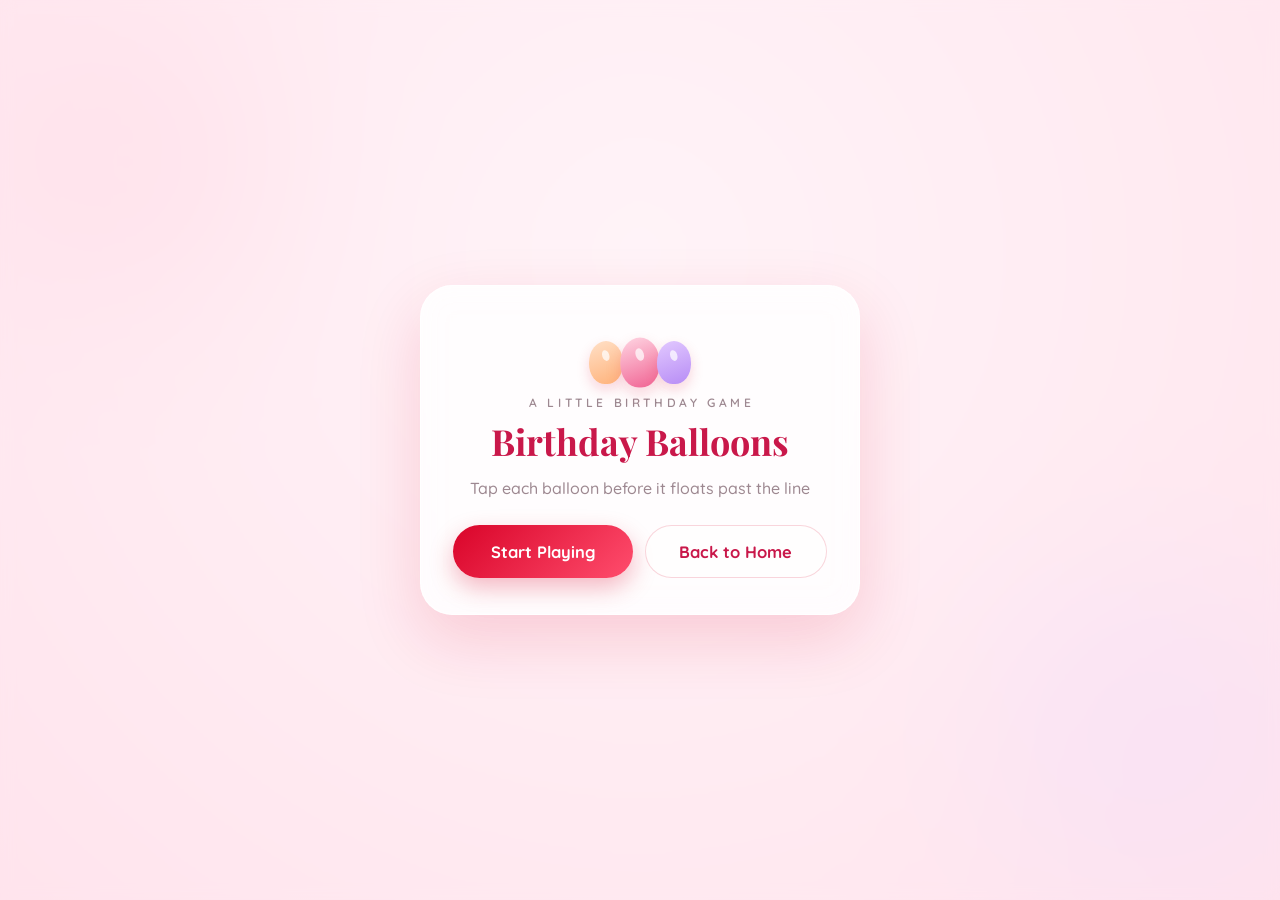
==== balloon-pop/index.html @ 934bcb4e "Initial commit: birthday website for Tongjai Static multi-page site (main letter/cake/gallery flow, " ====
<!DOCTYPE html>
<html lang="en">

<head>
  <meta charset="UTF-8">
  <meta name="viewport"
    content="width=device-width, initial-scale=1.0, maximum-scale=1.0, user-scalable=no, viewport-fit=cover">
  <meta name="theme-color" content="#ffe8ef">
  <title>Birthday Balloons</title>

  <link rel="preconnect" href="https://fonts.googleapis.com">
  <link rel="preconnect" href="https://fonts.gstatic.com" crossorigin>
  <link rel="stylesheet"
    href="https://fonts.googleapis.com/css2?family=Great+Vibes&family=Playfair+Display:wght@400;700&family=Quicksand:wght@400;500;600;700&display=swap">
  <link rel="stylesheet" href="style.css">
</head>

<body>

  <!-- ══════ soft drifting glow ══════ -->
  <div class="bg-orbs" aria-hidden="true">
    <span class="orb orb-1"></span>
    <span class="orb orb-2"></span>
  </div>

  <!-- ══════ the play field ══════ -->
  <canvas id="field"></canvas>

  <!-- ══════ the line balloons escape past — a soft fade, not a hard rule ══════ -->
  <div class="sky-line" id="skyLine" aria-hidden="true"></div>

  <!-- ══════ HUD — pushed into the corners so the centre lane, where a
             balloon makes its last climb, is never covered ══════ -->
  <div class="hud" id="hud" aria-hidden="true">
    <div class="hud-pill hud-pill--score">
      <span class="hud-label">Score</span>
      <span class="hud-value" id="score">0</span>
      <span class="combo-chip" id="comboChip">×2</span>
    </div>

    <div class="hud-pill hud-pill--lives">
      <span class="hud-label">Lives</span>
      <span class="life-dots" id="lifeDots">
        <i class="life-dot"></i><i class="life-dot"></i><i class="life-dot"></i>
      </span>
    </div>
  </div>

  <!-- ══════ ready-set-go ══════ -->
  <div class="countdown" id="countdown" aria-hidden="true"><span id="countdownNum">3</span></div>

  <!-- ══════ start / game-over card ══════ -->
  <div class="card-wrap" id="cardWrap">
    <section class="card" id="card" role="dialog" aria-labelledby="cardTitle">

      <!-- a little bouquet, drawn in CSS -->
      <div class="card-art" id="cardArt" aria-hidden="true">
        <span class="art-balloon b1"></span>
        <span class="art-balloon b2"></span>
        <span class="art-balloon b3"></span>
      </div>

      <p class="card-kicker" id="cardKicker">A little birthday game</p>
      <h1 class="card-title" id="cardTitle">Birthday Balloons</h1>
      <p class="card-text" id="cardText">Tap each balloon before it floats past the line</p>

      <dl class="score-row" id="scoreRow" hidden>
        <div class="score-box">
          <dt>This Round</dt>
          <dd id="finalScore">0</dd>
        </div>
        <div class="score-box score-box--best">
          <dt>Best Ever</dt>
          <dd id="bestScore">0</dd>
        </div>
      </dl>

      <p class="card-note" id="cardNote" hidden></p>

      <div class="card-actions">
        <button class="btn btn-primary" id="btnPlay" type="button">Start Playing</button>
        <a class="btn btn-ghost" id="btnHome" href="../index.html">Back to Home</a>
      </div>
    </section>
  </div>

  <script src="main.js"></script>
</body>

</html>
---- balloon-pop/style.css ----
/* ══════════════════════════════════════════════════════════════════════
   Birthday Balloons — pop them before they drift away
   Touch-first: this is played with a finger on an iPad, never a mouse.
   ══════════════════════════════════════════════════════════════════════ */

:root {
    --rose-gold: #f4acb7;
    --deep-rose: #d90429;
    --petal-ink: #c9184a;
    --ink: #5c3a48;
    --ink-soft: rgba(92, 58, 72, .6);

    --font-display: 'Playfair Display', serif;
    --font-script: 'Great Vibes', cursive;
    --font-body: 'Quicksand', system-ui, sans-serif;

    /* one rhythm scale so nothing can ever collide — docs/IPAD_DESIGN_REQUIREMENTS.md */
    --edge: clamp(14px, 3vw, 26px);
    --tap: 48px;
    /* every control clears Apple's 44px minimum */

    --glass: rgba(255, 255, 255, .58);
    --glass-line: rgba(255, 255, 255, .85);
}

* {
    margin: 0;
    padding: 0;
    box-sizing: border-box;
}

/* The browser hides [hidden] with `display: none`, but any author rule that
   sets `display` outranks it — `.score-row { display: grid }` did exactly
   that and left the score panel on screen before the first round. Restate
   it once here so the attribute always wins, for every element. */
[hidden] {
    display: none !important;
}

html,
body {
    height: 100%;
    overflow: hidden;
}

body {
    position: relative;
    font-family: var(--font-body);
    color: var(--ink);
    background: radial-gradient(circle at 50% 28%, #fff7fa 0%, #ffe8ef 52%, #ffd8e4 100%);
    /* the whole screen is a play surface — never scroll, zoom or select */
    touch-action: none;
    overscroll-behavior: none;
    -webkit-user-select: none;
    user-select: none;
    -webkit-tap-highlight-color: transparent;
}

/* ══════════════════════════════════════════════════════════════════════
   Background glow
   ══════════════════════════════════════════════════════════════════════ */

.bg-orbs {
    position: fixed;
    inset: 0;
    z-index: 0;
    pointer-events: none;
    overflow: hidden;
}

.orb {
    position: absolute;
    border-radius: 50%;
    filter: blur(58px);
    opacity: .5;
}

.orb-1 {
    width: 52vmin;
    height: 52vmin;
    left: -12vmin;
    top: -8vmin;
    background: radial-gradient(circle, #ffc2d4 0%, rgba(255, 194, 212, 0) 70%);
    animation: drift-a 30s ease-in-out infinite;
}

.orb-2 {
    width: 60vmin;
    height: 60vmin;
    right: -16vmin;
    bottom: -12vmin;
    background: radial-gradient(circle, #e2c9ff 0%, rgba(226, 201, 255, 0) 70%);
    animation: drift-b 36s ease-in-out infinite;
}

@keyframes drift-a {

    0%,
    100% {
        transform: translate3d(0, 0, 0);
    }

    50% {
        transform: translate3d(6vmin, 5vmin, 0);
    }
}

@keyframes drift-b {

    0%,
    100% {
        transform: translate3d(0, 0, 0);
    }

    50% {
        transform: translate3d(-7vmin, -4vmin, 0);
    }
}

/* ══════════════════════════════════════════════════════════════════════
   Play field
   ══════════════════════════════════════════════════════════════════════ */

#field {
    position: fixed;
    inset: 0;
    z-index: 1;
    display: block;
    touch-action: none;
}

/* The escape line. Balloons that cross it are gone, so it is drawn as a
   soft gradient hint rather than a hard rule — readable, never noisy. */
.sky-line {
    position: fixed;
    left: 0;
    right: 0;
    top: 0;
    height: clamp(78px, 13vh, 140px);
    z-index: 2;
    pointer-events: none;
    background: linear-gradient(180deg, rgba(255, 255, 255, .5) 0%, rgba(255, 255, 255, 0) 100%);
    opacity: 0;
    transition: opacity .5s ease;
}

body.is-playing .sky-line {
    opacity: 1;
}

/* pulses when a balloon is about to slip past */
.sky-line.is-alert {
    background: linear-gradient(180deg, rgba(255, 143, 176, .5) 0%, rgba(255, 143, 176, 0) 100%);
}

/* ══════════════════════════════════════════════════════════════════════
   HUD — two corner pills. The centre lane stays clear because that is
   where a balloon makes its final climb, and hiding it behind a bar is
   exactly the moment the player most needs to see it.
   ══════════════════════════════════════════════════════════════════════ */

.hud {
    position: fixed;
    left: 0;
    right: 0;
    top: calc(env(safe-area-inset-top, 0px) + var(--edge));
    z-index: 3;
    display: flex;
    align-items: flex-start;
    justify-content: space-between;
    padding-inline: var(--edge);
    pointer-events: none;
    /* informational only — every tap belongs to the field */

    opacity: 0;
    visibility: hidden;
    transition: opacity .4s ease, visibility .4s;
}

body.is-playing .hud {
    opacity: 1;
    visibility: visible;
}

.hud-pill {
    display: flex;
    align-items: center;
    gap: clamp(7px, 1.3vmin, 12px);
    padding: clamp(8px, 1.3vmin, 12px) clamp(13px, 2.2vmin, 20px);
    border-radius: 999px;
    background: var(--glass);
    border: 1px solid var(--glass-line);
    box-shadow: 0 10px 26px rgba(217, 4, 41, .1);
    -webkit-backdrop-filter: blur(12px) saturate(1.25);
    backdrop-filter: blur(12px) saturate(1.25);
}

.hud-label {
    font-size: clamp(9px, 1.25vmin, 12px);
    font-weight: 600;
    letter-spacing: .08em;
    color: var(--ink-soft);
    white-space: nowrap;
}

.hud-value {
    font-size: clamp(18px, 2.5vmin, 26px);
    font-weight: 700;
    line-height: 1;
    color: var(--petal-ink);
    /* fixed-width digits so the pill never jitters as the score climbs */
    font-variant-numeric: tabular-nums;
}

/* ── combo chip: only shown once a streak is actually running ───────── */

.combo-chip {
    font-size: clamp(11px, 1.5vmin, 14px);
    font-weight: 700;
    line-height: 1;
    padding: 4px 9px;
    border-radius: 999px;
    color: #fff;
    background: linear-gradient(135deg, var(--deep-rose), #ff5f8a);
    box-shadow: 0 3px 10px rgba(217, 4, 41, .3);
    opacity: 0;
    scale: .6;
    transition: opacity .22s ease, scale .28s cubic-bezier(.34, 1.56, .64, 1);
}

.combo-chip.is-on {
    opacity: 1;
    scale: 1;
}

.combo-chip.is-bump {
    animation: chip-bump .42s cubic-bezier(.34, 1.56, .64, 1);
}

@keyframes chip-bump {
    0% {
        scale: 1;
    }

    45% {
        scale: 1.35;
    }

    100% {
        scale: 1;
    }
}

/* ── lives as little balloons, not a bare number ────────────────────── */

.life-dots {
    display: flex;
    align-items: center;
    gap: clamp(5px, .9vmin, 8px);
}

.life-dot {
    position: relative;
    width: clamp(11px, 1.7vmin, 15px);
    height: clamp(14px, 2.1vmin, 19px);
    border-radius: 50% 50% 46% 46%;
    background: linear-gradient(160deg, #ffd6e3 0%, #f06292 100%);
    box-shadow: 0 2px 5px rgba(217, 4, 41, .22);
    transition: opacity .45s ease, scale .45s cubic-bezier(.34, 1.56, .64, 1), filter .45s ease;
}

/* the knot */
.life-dot::after {
    content: '';
    position: absolute;
    left: 50%;
    bottom: -3px;
    width: 3px;
    height: 3px;
    translate: -50% 0;
    border-radius: 50%;
    background: #e0567f;
}

.life-dot.is-lost {
    opacity: .26;
    scale: .72;
    filter: grayscale(1);
}

/* ══════════════════════════════════════════════════════════════════════
   Ready-set-go
   ══════════════════════════════════════════════════════════════════════ */

.countdown {
    position: fixed;
    inset: 0;
    z-index: 5;
    display: grid;
    place-items: center;
    pointer-events: none;
    opacity: 0;
}

.countdown.is-on {
    opacity: 1;
}

.countdown span {
    font-family: var(--font-display);
    font-weight: 700;
    font-size: clamp(72px, 20vmin, 190px);
    line-height: 1;
    color: var(--petal-ink);
    text-shadow: 0 10px 40px rgba(217, 4, 41, .22);
    animation: count-pop .62s cubic-bezier(.22, 1, .36, 1);
}

@keyframes count-pop {
    0% {
        opacity: 0;
        scale: .5;
    }

    35% {
        opacity: 1;
        scale: 1.06;
    }

    100% {
        opacity: 0;
        scale: 1.5;
    }
}

/* ══════════════════════════════════════════════════════════════════════
   Start / game-over card
   ══════════════════════════════════════════════════════════════════════ */

.card-wrap {
    position: fixed;
    inset: 0;
    z-index: 6;
    display: grid;
    place-items: center;
    padding: calc(env(safe-area-inset-top, 0px) + var(--edge)) var(--edge)
        calc(env(safe-area-inset-bottom, 0px) + var(--edge));
    background: rgba(255, 240, 245, .5);
    -webkit-backdrop-filter: blur(7px);
    backdrop-filter: blur(7px);
    transition: opacity .4s ease, visibility .4s;
}

body.is-playing .card-wrap {
    opacity: 0;
    visibility: hidden;
    pointer-events: none;
}

.card {
    width: min(92vw, 440px);
    max-height: 100%;
    overflow-y: auto;
    text-align: center;
    padding: clamp(22px, 4vmin, 38px) clamp(20px, 3.6vmin, 34px);
    border-radius: clamp(24px, 3.6vmin, 34px);
    background: rgba(255, 255, 255, .84);
    border: 1px solid rgba(255, 255, 255, .96);
    box-shadow: 0 24px 64px rgba(217, 4, 41, .15);
    -webkit-backdrop-filter: blur(16px) saturate(1.3);
    backdrop-filter: blur(16px) saturate(1.3);
    animation: card-in .55s cubic-bezier(.22, 1, .36, 1);
}

@keyframes card-in {
    from {
        opacity: 0;
        translate: 0 16px;
        scale: .96;
    }

    to {
        opacity: 1;
        translate: 0 0;
        scale: 1;
    }
}

/* ── the little bouquet above the title ─────────────────────────────── */

.card-art {
    position: relative;
    height: clamp(54px, 9vmin, 78px);
    margin-bottom: clamp(6px, 1.2vmin, 12px);
}

.art-balloon {
    position: absolute;
    bottom: 0;
    left: 50%;
    width: clamp(24px, 4vmin, 34px);
    height: clamp(30px, 5vmin, 43px);
    border-radius: 50% 50% 46% 46%;
    /* `translate` keeps the layout offset independent of the float
       animation's transform — a transform-based centre would be wiped out */
    translate: -50% 0;
    box-shadow: 0 6px 14px rgba(217, 4, 41, .16);
}

.art-balloon::after {
    content: '';
    position: absolute;
    left: 50%;
    top: 22%;
    width: 22%;
    height: 26%;
    translate: -50% 0;
    border-radius: 50%;
    background: rgba(255, 255, 255, .72);
    rotate: -18deg;
}

.art-balloon.b1 {
    margin-left: -34px;
    background: linear-gradient(160deg, #ffe0c7, #ffb27a);
    animation: float-a 4.6s ease-in-out infinite;
}

.art-balloon.b2 {
    scale: 1.16;
    background: linear-gradient(160deg, #ffd6e3, #f06292);
    animation: float-b 5.4s ease-in-out infinite;
}

.art-balloon.b3 {
    margin-left: 34px;
    background: linear-gradient(160deg, #e2c9ff, #b78cf5);
    animation: float-a 5s ease-in-out infinite .8s;
}

@keyframes float-a {

    0%,
    100% {
        transform: translateY(0) rotate(-3deg);
    }

    50% {
        transform: translateY(-8px) rotate(3deg);
    }
}

@keyframes float-b {

    0%,
    100% {
        transform: translateY(-3px) rotate(2deg);
    }

    50% {
        transform: translateY(-12px) rotate(-2deg);
    }
}

.card-kicker {
    font-size: clamp(10px, 1.35vmin, 12px);
    font-weight: 600;
    letter-spacing: .3em;
    text-indent: .3em;
    text-transform: uppercase;
    color: var(--ink-soft);
    margin-bottom: clamp(6px, 1.2vmin, 10px);
}

.card-title {
    font-family: var(--font-display);
    font-weight: 700;
    font-size: clamp(28px, 5.2vmin, 42px);
    line-height: 1.18;
    color: var(--petal-ink);
    margin-bottom: clamp(8px, 1.5vmin, 14px);
}

.card-text {
    font-size: clamp(13.5px, 1.9vmin, 16px);
    font-weight: 500;
    line-height: 1.6;
    color: var(--ink-soft);
    margin-bottom: clamp(16px, 2.8vmin, 24px);
}

/* ── score readout ─────────────────────────────────────────────────── */

.score-row {
    display: grid;
    grid-template-columns: 1fr 1fr;
    /* equal columns + equal gap — symmetric matrix per §2.1 */
    gap: clamp(9px, 1.6vmin, 14px);
    margin-bottom: clamp(12px, 2vmin, 18px);
}

.score-box {
    padding: clamp(11px, 1.9vmin, 17px) clamp(7px, 1.3vmin, 13px);
    border-radius: clamp(14px, 2.2vmin, 20px);
    background: rgba(255, 255, 255, .74);
    border: 1px solid rgba(217, 4, 41, .09);
}

.score-box dt {
    font-size: clamp(9.5px, 1.25vmin, 12px);
    font-weight: 600;
    letter-spacing: .05em;
    color: var(--ink-soft);
    margin-bottom: 4px;
}

.score-box dd {
    font-size: clamp(25px, 4.2vmin, 38px);
    font-weight: 700;
    line-height: 1;
    color: var(--petal-ink);
    font-variant-numeric: tabular-nums;
}

.score-box--best dd {
    color: #c08a00;
}

.card-note {
    font-size: clamp(12.5px, 1.75vmin, 15px);
    font-weight: 600;
    color: var(--deep-rose);
    margin-bottom: clamp(12px, 2vmin, 18px);
    line-height: 1.5;
}

/* ── buttons ───────────────────────────────────────────────────────── */

.card-actions {
    display: flex;
    flex-direction: column;
    align-items: stretch;
    gap: clamp(8px, 1.4vmin, 12px);
}

.btn {
    /* comfortably past the 44px touch minimum — §2.4 */
    min-height: var(--tap);
    display: inline-flex;
    align-items: center;
    justify-content: center;
    padding: clamp(11px, 1.8vmin, 15px) clamp(22px, 3.2vmin, 32px);
    border: none;
    border-radius: 999px;
    font-family: inherit;
    font-size: clamp(14px, 1.95vmin, 16.5px);
    font-weight: 700;
    text-decoration: none;
    cursor: pointer;
    transition: transform .26s cubic-bezier(.34, 1.56, .64, 1), box-shadow .26s ease;
    -webkit-tap-highlight-color: transparent;
}

.btn-primary {
    color: #fff;
    background: linear-gradient(135deg, var(--deep-rose), #ff4d6d);
    box-shadow: 0 10px 24px rgba(217, 4, 41, .28);
}

.btn-ghost {
    color: var(--petal-ink);
    background: rgba(255, 255, 255, .82);
    border: 1px solid rgba(217, 4, 41, .16);
}

/* Hover only where a real pointer exists. On a touch screen :hover latches
   after a tap and the control stays lifted until you tap somewhere else. */
@media (hover: hover) and (pointer: fine) {
    .btn-primary:hover {
        transform: translateY(-2px);
        box-shadow: 0 14px 30px rgba(217, 4, 41, .36);
    }

    .btn-ghost:hover {
        transform: translateY(-2px);
        box-shadow: 0 10px 22px rgba(217, 4, 41, .15);
    }
}

/* touch gets its own press feedback, driven from pointerdown in main.js */
.btn.is-pressed {
    transform: scale(.96);
}

.btn:focus-visible {
    outline: 3px solid var(--deep-rose);
    outline-offset: 3px;
}

/* ══════════════════════════════════════════════════════════════════════
   iPad Gen 11 — portrait 820–834, landscape 1180–1194
   ══════════════════════════════════════════════════════════════════════ */

@media (min-width: 768px) and (max-width: 1194px) {
    :root {
        --edge: 26px;
        --tap: 52px;
    }

    .card {
        width: min(74vw, 470px);
    }
}

/* a tablet in landscape is short — lay the card out wider, not taller */
@media (orientation: landscape) and (max-height: 900px) {
    .card-art {
        height: clamp(44px, 8vh, 62px);
    }

    .card-title {
        font-size: clamp(24px, 6vh, 36px);
    }

    .score-box dd {
        font-size: clamp(21px, 5vh, 32px);
    }

    .card-actions {
        flex-direction: row;
        justify-content: center;
    }

    .card-actions .btn {
        flex: 1 1 0;
        max-width: 210px;
    }
}

/* ══════════════════════════════════════════════════════════════════════
   Reduced motion
   ══════════════════════════════════════════════════════════════════════ */

@media (prefers-reduced-motion: reduce) {

    .orb,
    .art-balloon,
    .combo-chip.is-bump {
        animation: none;
    }

    .card {
        animation: none;
    }

    .countdown span {
        animation: none;
        opacity: 1;
    }

    .btn,
    .life-dot,
    .combo-chip {
        transition: none;
    }
}
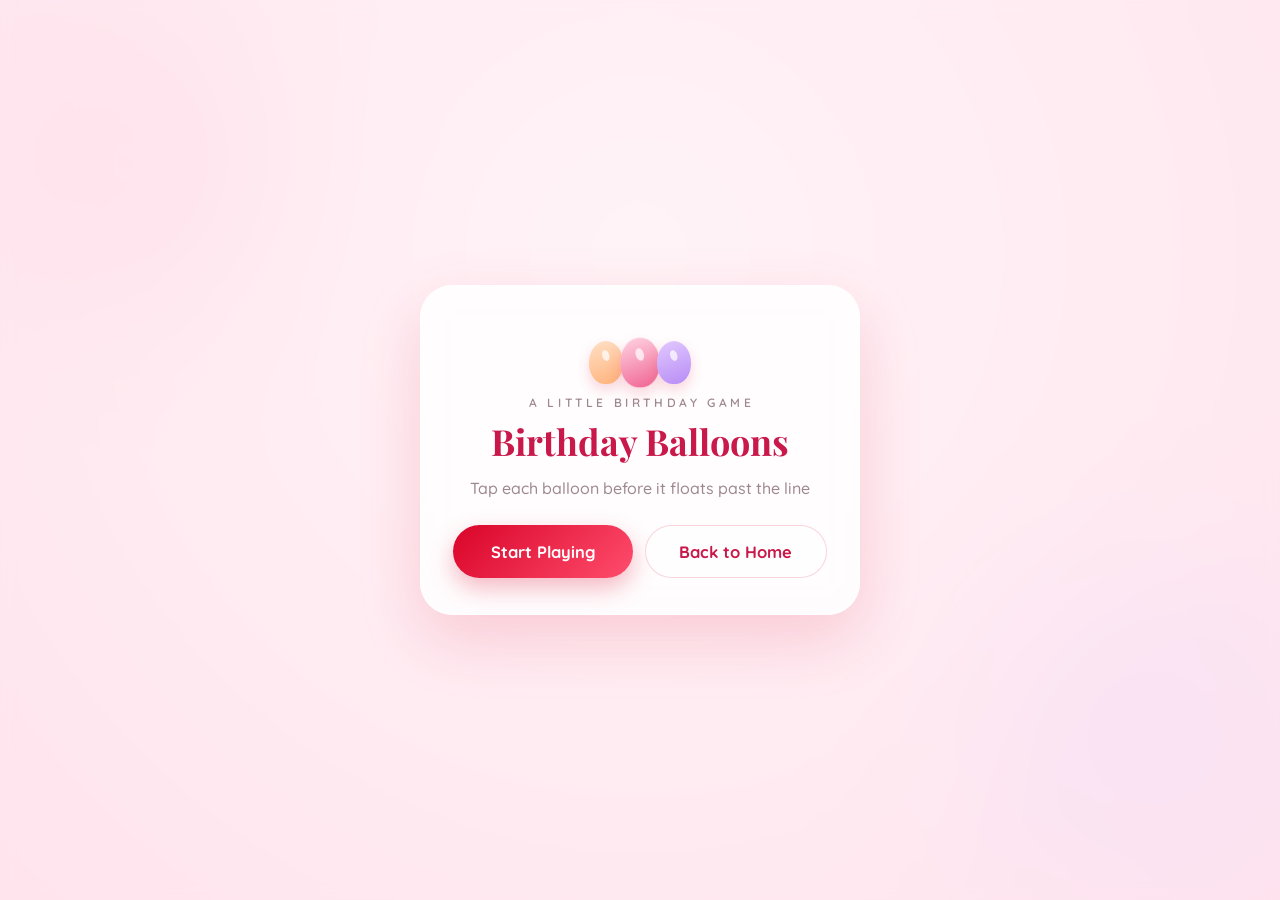
==== commit fbd39d31: "Redesign background music: pause for the mic, silent off the main page The candle-blow feature opens" ====
--- a/balloon-pop/index.html
+++ b/balloon-pop/index.html
@@ -12,7 +12,22 @@
   <link rel="preconnect" href="https://fonts.gstatic.com" crossorigin>
   <link rel="stylesheet"
     href="https://fonts.googleapis.com/css2?family=Great+Vibes&family=Playfair+Display:wght@400;700&family=Quicksand:wght@400;500;600;700&display=swap">
-  <link rel="stylesheet" href="style.css">
+  <!-- style.css / main.js carry a ?v= token that is the clock on a dev host, so
+       a hand-edit shows up on the next reload instead of being served from a
+       stale cache; a real host keeps a fixed token so visitors still cache.
+       See index.html at the project root for the long version of why. -->
+  <script>
+    (function () {
+      var h = location.hostname;
+      var dev = location.protocol === 'file:' || !h
+        || h === 'localhost' || h === '::1' || h === '[::1]'
+        || /^127\./.test(h) || /^(10|192\.168|169\.254)\./.test(h)
+        || /^172\.(1[6-9]|2\d|3[01])\./.test(h) || /\.local$/.test(h);
+      var v = window.__ASSET_V = dev ? 'dev' + Date.now() : '2026-08-11-production-2';
+      document.write('<link rel="stylesheet" href="style.css?v=' + v + '">');
+    })();
+  </script>
+  <noscript><link rel="stylesheet" href="style.css"></noscript>
 </head>
 
 <body>
@@ -84,7 +99,7 @@
     </section>
   </div>
 
-  <script src="main.js"></script>
+  <script>document.write('<script src="main.js?v=' + window.__ASSET_V + '"><\/script>');</script>
 </body>
 
 </html>
